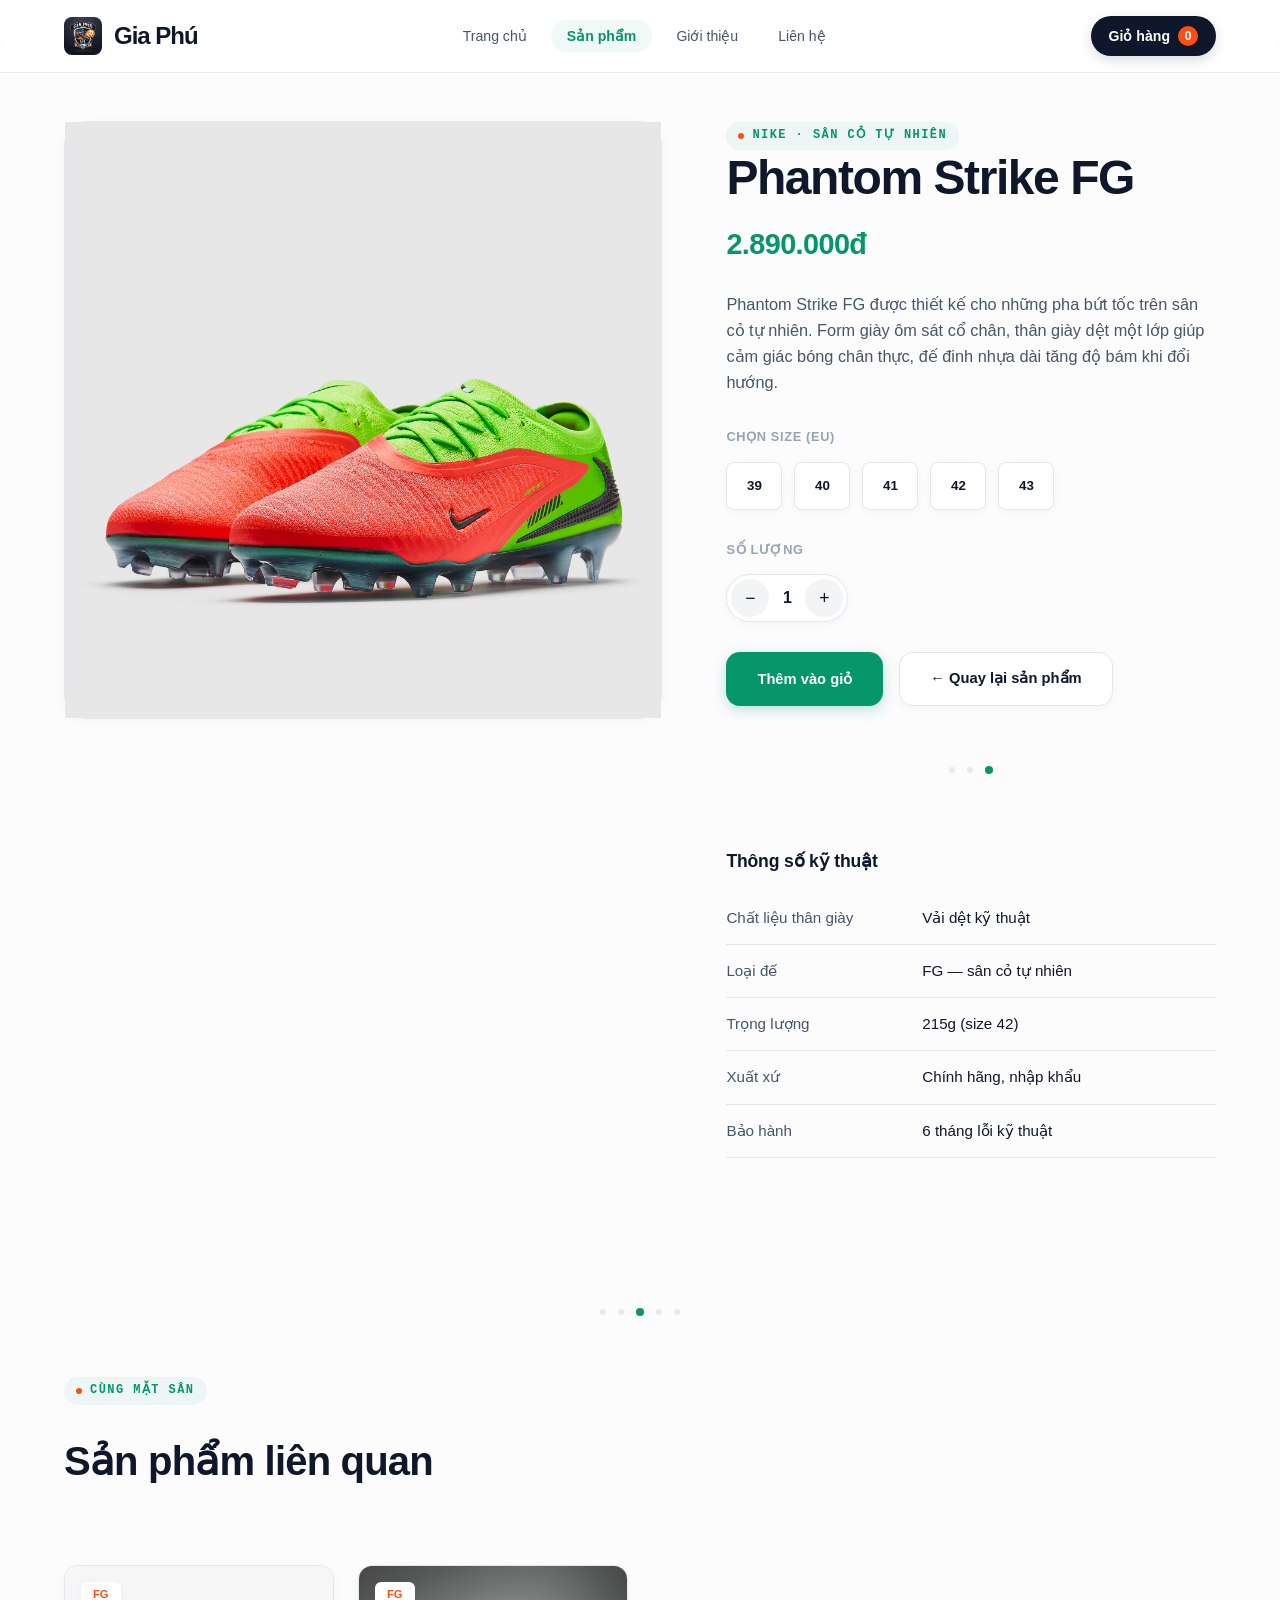
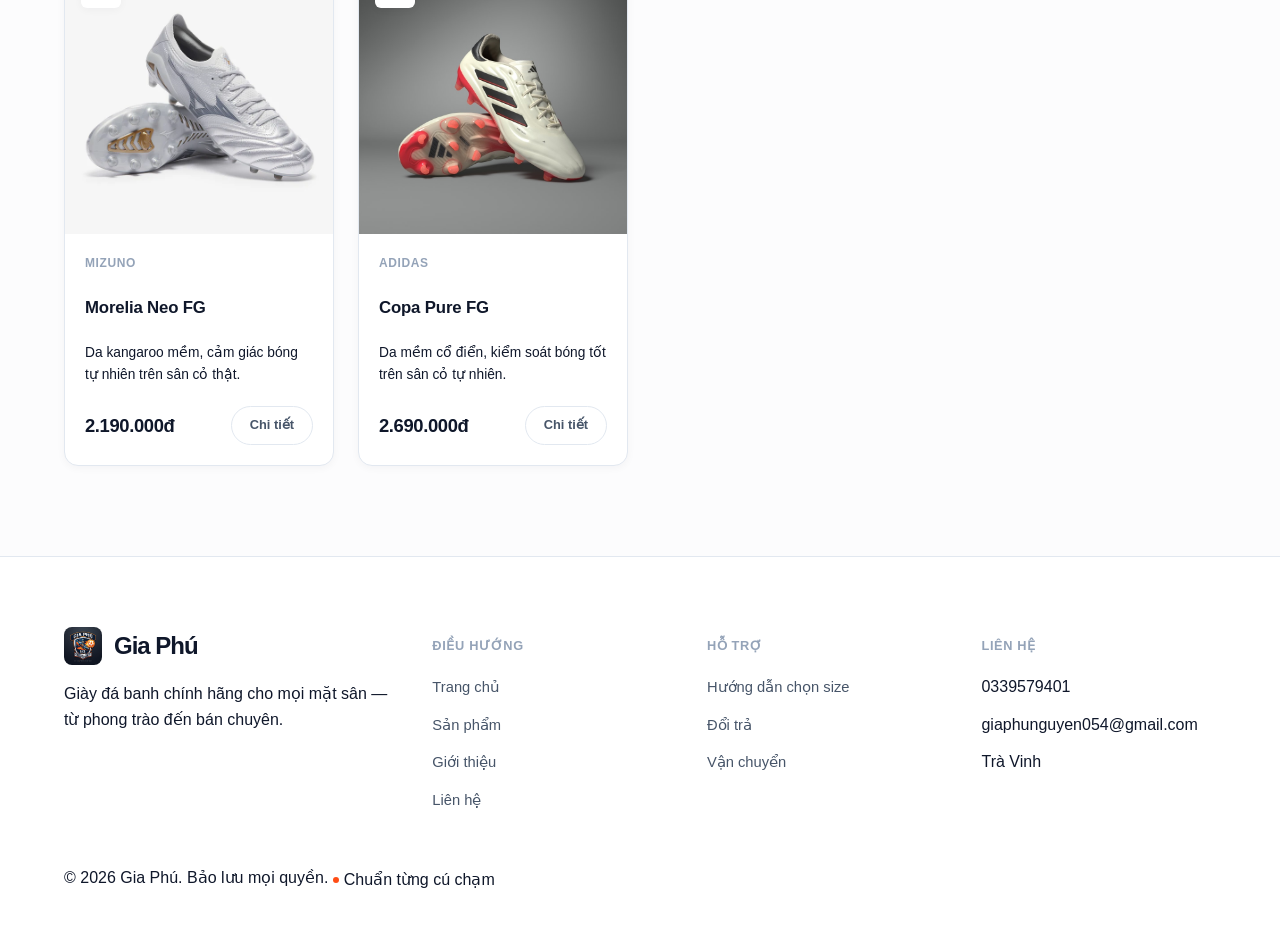
==== html/chi-tiet.html @ eb44ae92 "update" ====
<!DOCTYPE html>
<html lang="vi">
<head>
<meta charset="UTF-8">
<meta name="viewport" content="width=device-width, initial-scale=1.0">
<title>Chi tiết sản phẩm — ĐINH</title>
<link rel="icon" href="../assets/thesis/logo.jpg">
<link rel="stylesheet" href="../css/style.css">
</head>
<body>

<header class="site-header">
  <div class="wrap">
    <a href="../index.html" class="brand">
      <img src="../assets/logogiaphu.jpg" alt="Shop Gia Phú">Gia Phú</a>
    <nav class="main-nav" id="mainNav">
      <ul>
        <li><a href="../index.html">Trang chủ</a></li>
        <li><a href="san-pham.html" class="active">Sản phẩm</a></li>
        <li><a href="gioi-thieu.html">Giới thiệu</a></li>
        <li><a href="lien-he.html">Liên hệ</a></li>
      </ul>
    </nav>
    <div class="header-actions">
      <div class="cart-wrap">
        <button type="button" class="cart-btn" id="cartBtn" aria-haspopup="true" aria-expanded="false">
          <span class="label">Giỏ hàng</span>
          <span class="cart-count" id="cartCount">0</span>
        </button>
        <div class="cart-panel" id="cartPanel"></div>
      </div>    </div>
  </div>
</header>

<section style="padding-top:48px;">
  <div class="wrap" id="productDetailRoot">
    <!-- Rendered by js/script.js based on ?id= query param -->
  </div>
</section>

<div class="wrap"><div class="stud-divider"><span class="stud"></span><span class="stud"></span><span class="stud"></span><span class="stud"></span><span class="stud"></span></div></div>

<section style="padding-top:0;">
  <div class="wrap">
    <div class="section-head">
      <div>
        <span class="eyebrow"><span class="stud"></span> Cùng mặt sân</span>
        <h2>Sản phẩm liên quan</h2>
      </div>
    </div>
    <div class="product-grid" id="relatedGrid"></div>
  </div>
</section>

<footer class="site-footer">
  <div class="wrap">
    <div class="footer-grid">
      <div class="footer-brand">
        <a href="../index.html" class="brand"><img src="../assets/logogiaphu.jpg" alt="Gia Phú">Gia Phú</a>
        <p>Giày đá banh chính hãng cho mọi mặt sân — từ phong trào đến bán chuyên.</p>
      </div>
      <div class="footer-col">
        <h3>Điều hướng</h3>
        <ul>
          <li><a href="../index.html">Trang chủ</a></li>
          <li><a href="san-pham.html">Sản phẩm</a></li>
          <li><a href="gioi-thieu.html">Giới thiệu</a></li>
          <li><a href="lien-he.html">Liên hệ</a></li>
        </ul>
      </div>
      <div class="footer-col">
        <h3>Hỗ trợ</h3>
        <ul>
          <li><a href="lien-he.html">Hướng dẫn chọn size</a></li>
          <li><a href="lien-he.html">Đổi trả</a></li>
          <li><a href="lien-he.html">Vận chuyển</a></li>
        </ul>
      </div>
      <div class="footer-col">
        <h3>Liên hệ</h3>
        <ul>
          <li>0339579401</li>
          <li>giaphunguyen054@gmail.com</li>
          <li>Trà Vinh</li>
        </ul>
      </div>
    </div>
    <div class="footer-bottom">
      <span>© 2026 Gia Phú. Bảo lưu mọi quyền.</span>
      <span class="stud-row"><span class="stud"></span> Chuẩn từng cú chạm</span>
    </div>
  </div>
</footer>

<script src="../js/script.js"></script>
</body>
</html>
---- css/style.css ----
/* =========================================================
   ĐINH — Giày đá banh chính hãng
   Design tokens - PREMIUM MODERN LIGHT INTERFACE
   ========================================================= */

:root {
  /* Bảng màu sáng hiện đại, thanh lịch */
  --bg-main: #fcfcfd;
  --bg-sub: #f3f4f6;
  --bg-card: #ffffff;
  
  /* Màu chữ phân cấp rõ ràng theo chuẩn UI/UX hiện đại */
  --text-main: #0f172a;    /* Slate 900 - cực kỳ sang trọng */
  --text-muted: #475569;   /* Slate 600 */
  --text-light: #94a3b8;   /* Slate 400 */
  --line: #e2e8f0;         /* Slate 200 - đường kẻ rất mảnh và nhẹ */
  
  /* Màu sắc thương hiệu làm điểm nhấn (Accent Colors) */
  --pitch-green: #059669;  /* Emerald Green tươi mới, hiện đại hơn */
  --pitch-green-light: rgba(5, 150, 105, 0.06);
  --lace: #ff4d15;         /* Neon Orange năng động */
  --lace-dim: rgba(255, 77, 21, 0.08);

  /* Hệ thống font chữ hình khối hiện đại, bo tròn nhẹ góc dễ đọc */
  --font-display: 'Inter', -apple-system, BlinkMacSystemFont, 'Segoe UI', Roboto, sans-serif;
  --font-body: 'Inter', -apple-system, BlinkMacSystemFont, 'Segoe UI', Roboto, sans-serif;
  --font-mono: 'Space Mono', 'JetBrains Mono', monospace;

  --container: 1200px; /* Mở rộng không gian hiển thị rộng rãi hơn */
  --radius-sm: 8px;
  --radius: 14px;      /* Bo góc sâu hơn tạo cảm giác app di động modern */
  --radius-lg: 24px;
  
  /* Hệ thống đổ bóng mềm (Soft Shadows) đổ bóng dạng mờ */
  --shadow-sm: 0 2px 8px rgba(15, 23, 42, 0.04);
  --shadow-md: 0 12px 34px -10px rgba(15, 23, 42, 0.06);
  --shadow-lg: 0 20px 40px -15px rgba(15, 23, 42, 0.08);
}

* { 
  box-sizing: border-box; 
  transition: all 0.25s cubic-bezier(0.4, 0, 0.2, 1); /* Hiệu ứng mượt mà cho mọi tương tác */
}
html { scroll-behavior: smooth; }

body {
  margin: 0;
  background: var(--bg-main);
  color: var(--text-main);
  font-family: var(--font-body);
  line-height: 1.6;
  -webkit-font-smoothing: antialiased;
}

a { color: inherit; text-decoration: none; transition: color 0.2s ease; }
img { max-width: 100%; display: block; }
ul { list-style: none; margin: 0; padding: 0; }
button { font-family: inherit; }

.wrap {
  max-width: var(--container);
  margin: 0 auto;
  padding: 0 24px;
}

/* Kiểu chữ tiêu đề hiện đại: hạ bớt độ tương phản kích thước bạo lực, tăng độ tinh tế */
h1, h2, h3, .display {
  font-family: var(--font-display);
  font-weight: 700;
  letter-spacing: -0.03em;
  text-transform: none;
  line-height: 1.15;
  color: var(--text-main);
}

h1 { font-size: clamp(2.4rem, 6vw, 4rem); font-weight: 800; }
h2 { font-size: clamp(1.8rem, 4vw, 2.5rem); font-weight: 800; letter-spacing: -0.02em; }
h3 { font-size: 1.3rem; font-weight: 600; letter-spacing: -0.01em; }

.eyebrow {
  font-family: var(--font-mono);
  font-size: 0.75rem;
  letter-spacing: 0.12em;
  text-transform: uppercase;
  color: var(--pitch-green);
  background: var(--pitch-green-light);
  padding: 4px 12px;
  border-radius: 999px;
  display: inline-flex;
  align-items: center;
  gap: 8px;
  font-weight: 600;
}

.price {
  font-family: var(--font-display);
  font-weight: 700;
  letter-spacing: -0.02em;
}

/* ---------- Stud signature mark ---------- */
.stud {
  display: inline-block;
  width: 6px;
  height: 6px;
  border-radius: 50%;
  background: var(--lace);
  flex: none;
}

.stud-row {
  display: inline-flex;
  align-items: center;
  gap: 5px;
}

.stud-divider {
  display: flex;
  align-items: center;
  justify-content: center;
  gap: 12px;
  margin: 0;
  padding: 60px 0;
}
.stud-divider .stud { width: 6px; height: 6px; opacity: 0.2; background: var(--text-light); }
.stud-divider .stud:nth-child(3) { opacity: 1; width: 8px; height: 8px; background: var(--pitch-green); }

/* ---------- Turf stripe background (Modern Glow) ---------- */
.turf-bg {
  position: relative;
  overflow: hidden;
  background: radial-gradient(100% 100% at 100% 0%, var(--pitch-green-light) 0%, transparent 80%), #ffffff;
  border-bottom: 1px solid var(--line);
}
.turf-bg::before { display: none; }
.turf-bg > * { position: relative; z-index: 1; }

/* ---------- Header / Nav hiện đại ---------- */
.site-header {
  position: sticky;
  top: 0;
  z-index: 50;
  background: rgba(255, 255, 255, 0.8);
  backdrop-filter: blur(20px); /* Hiệu ứng kính mờ (Glassmorphism) cao cấp */
  border-bottom: 1px solid rgba(226, 232, 240, 0.8);
}

.site-header .wrap {
  display: flex;
  flex-wrap: wrap;
  row-gap: 12px;
  align-items: center;
  justify-content: space-between;
  padding-top: 16px;
  padding-bottom: 16px;
}

.brand {
  display: flex;
  align-items: center;
  gap: 12px;
  font-family: var(--font-display);
  font-size: 1.5rem;
  font-weight: 800;
  letter-spacing: -1px;
  color: var(--text-main);
}
.brand img { width: 38px; height: 38px; border-radius: var(--radius-sm); object-fit: cover; }

.main-nav ul {
  display: flex;
  gap: 8px;
}
.main-nav a {
  font-size: 0.88rem;
  font-weight: 500;
  color: var(--text-muted);
  padding: 8px 16px;
  border-radius: 999px;
}
.main-nav a:hover { color: var(--text-main); background: var(--bg-sub); }
.main-nav a.active { 
  color: var(--pitch-green); 
  background: var(--pitch-green-light);
  font-weight: 600;
}

.header-actions { display: flex; align-items: center; gap: 16px; z-index: 2; }
.cart-wrap { position: relative; }
.cart-btn {
  border: none;
  padding: 10px 18px;
  border-radius: 999px;
  font-size: 0.88rem;
  font-weight: 600;
  display: flex;
  align-items: center;
  gap: 8px;
  background: var(--text-main);
  color: #ffffff;
  box-shadow: 0 4px 12px rgba(15, 23, 42, 0.15);
  cursor: pointer;
}
.cart-btn:hover { background: #1e293b; transform: translateY(-1px); }
.cart-count {
  background: var(--lace);
  color: #ffffff;
  font-family: var(--font-display);
  font-weight: 700;
  font-size: 0.75rem;
  min-width: 20px;
  height: 20px;
  border-radius: 999px;
  display: inline-flex;
  align-items: center;
  justify-content: center;
}

/* ---------- Cart dropdown panel ---------- */
.cart-panel {
  display: none;
  position: absolute;
  top: calc(100% + 12px);
  right: 0;
  width: 340px;
  max-width: 90vw;
  background: #ffffff;
  border: 1px solid var(--line);
  border-radius: var(--radius);
  box-shadow: var(--shadow-lg);
  padding: 18px;
  z-index: 60;
}
.cart-panel.open { display: block; }
.cart-panel h3 { font-size: 1rem; margin: 0 0 12px; }
.cart-panel .cart-empty { color: var(--text-light); font-size: 0.9rem; padding: 20px 0; text-align: center; }
.cart-items { max-height: 320px; overflow-y: auto; display: flex; flex-direction: column; gap: 12px; margin-bottom: 14px; }
.cart-item { display: flex; gap: 10px; align-items: center; }
.cart-item img { width: 52px; height: 52px; object-fit: cover; border-radius: var(--radius-sm); flex: none; }
.cart-item-info { flex: 1; min-width: 0; }
.cart-item-info .name { font-size: 0.86rem; font-weight: 600; display: block; overflow: hidden; text-overflow: ellipsis; white-space: nowrap; }
.cart-item-info .meta { font-size: 0.78rem; color: var(--text-light); }
.cart-item-info .line-price { font-size: 0.82rem; font-weight: 600; color: var(--pitch-green); }
.cart-item-remove {
  border: none; background: var(--bg-sub); color: var(--text-muted);
  width: 24px; height: 24px; border-radius: 50%; cursor: pointer;
  display: flex; align-items: center; justify-content: center; font-size: 0.85rem; flex: none;
}
.cart-item-remove:hover { background: var(--lace-dim); color: var(--lace); }
.cart-panel-total {
  display: flex; justify-content: space-between; align-items: center;
  border-top: 1px solid var(--line); padding-top: 12px; margin-bottom: 14px; font-weight: 700;
}
.cart-panel-actions { display: flex; flex-direction: column; gap: 8px; }

/* ---------- Buttons (Nút bo tròn, đổ bóng thông minh) ---------- */
.btn {
  display: inline-flex;
  align-items: center;
  justify-content: center;
  gap: 10px;
  padding: 14px 30px;
  border-radius: var(--radius);
  font-weight: 600;
  font-size: 0.92rem;
  border: 1px solid transparent;
  cursor: pointer;
}
.btn-primary {
  background: var(--pitch-green);
  color: #ffffff;
  box-shadow: 0 4px 14px rgba(5, 150, 105, 0.25);
}
.btn-primary:hover { transform: translateY(-3px); box-shadow: 0 6px 20px rgba(5, 150, 105, 0.35); background: #047857; }
.btn-ghost {
  background: #ffffff;
  color: var(--text-main);
  border-color: var(--line);
  box-shadow: var(--shadow-sm);
}
.btn-ghost:hover { border-color: var(--text-light); background: var(--bg-sub); transform: translateY(-2px); }
.btn-block { width: 100%; }

/* ---------- Hero Section hiện đại ---------- */
.hero {
  padding: 100px 0 80px;
}
.hero .wrap {
  display: grid;
  grid-template-columns: 1.1fr 0.9fr;
  gap: 60px;
  align-items: center;
}
.hero-copy p.lede {
  font-size: 1.15rem;
  color: var(--text-muted);
  max-width: 44ch;
  margin: 24px 0 36px;
}
.hero-copy h1 { margin: 16px 0 0; }
.hero-cta { display: flex; gap: 16px; flex-wrap: wrap; }

.hero-stats {
  display: flex;
  gap: 40px;
  margin-top: 50px;
  padding-top: 30px;
  border-top: 1px solid var(--line);
}
.hero-stats .stat b {
  font-family: var(--font-display);
  font-size: 2rem;
  display: block;
  color: var(--text-main);
}
.hero-stats .stat span {
  font-size: 0.8rem;
  color: var(--text-light);
  font-weight: 500;
  text-transform: uppercase;
  letter-spacing: 0.05em;
}

.hero-visual {
  position: relative;
  aspect-ratio: 1/1;
  border-radius: var(--radius-lg);
  background: linear-gradient(135deg, #f8fafc 0%, #f1f5f9 100%);
  border: 1px solid var(--line);
  display: flex;
  align-items: center;
  justify-content: center;
  box-shadow: var(--shadow-md);
}
.hero-visual svg { width: 65%; height: 65%; filter: drop-shadow(0 15px 25px rgba(0,0,0,0.06)); }
.hero-visual svg path { stroke: var(--text-main); }
.hero-badge {
  position: absolute;
  bottom: 24px; left: 24px;
  background: #ffffff;
  border-radius: var(--radius);
  padding: 10px 20px;
  font-family: var(--font-display);
  font-size: 0.8rem;
  color: var(--text-main);
  font-weight: 700;
  box-shadow: var(--shadow-md);
  border: 1px solid rgba(255,255,255,0.6);
}

/* ---------- Sections ---------- */
section { padding: 90px 0; }
.section-head {
  display: flex;
  align-items: flex-end;
  justify-content: space-between;
  gap: 20px;
  margin-bottom: 48px;
  flex-wrap: wrap;
}
.section-head p { color: var(--text-muted); max-width: 50ch; margin: 12px 0 0; font-size: 1.05rem; }

/* ---------- Category Cards mượt mà ---------- */
.category-grid {
  display: grid;
  grid-template-columns: repeat(3, 1fr);
  gap: 24px;
}
.category-card {
  border: 1px solid var(--line);
  border-radius: var(--radius);
  padding: 32px;
  background: var(--bg-card);
  box-shadow: var(--shadow-sm);
}
.category-card:hover { 
  border-color: transparent; 
  transform: translateY(-6px); 
  box-shadow: var(--shadow-lg); 
}
.category-card .tag {
  font-family: var(--font-mono);
  font-size: 0.72rem;
  color: var(--pitch-green);
  font-weight: 600;
}
.category-card h3 { margin: 16px 0 8px; }
.category-card p { color: var(--text-muted); font-size: 0.95rem; margin: 0; }

/* ---------- Product Grid & Filter Bar ---------- */
.filter-bar {
  display: flex;
  gap: 8px;
  flex-wrap: wrap;
  margin-bottom: 40px;
}
.filter-chip {
  border: 1px solid var(--line);
  background: transparent;
  color: var(--text-muted);
  padding: 10px 20px;
  border-radius: 999px;
  font-size: 0.85rem;
  font-weight: 600;
  cursor: pointer;
}
.filter-chip:hover { color: var(--text-main); background: var(--bg-sub); border-color: var(--text-light); }
.filter-chip.active {
  background: var(--text-main);
  border-color: var(--text-main);
  color: #ffffff;
  box-shadow: var(--shadow-sm);
}

.product-grid {
  display: grid;
  grid-template-columns: repeat(4, 1fr);
  gap: 24px;
}
.product-card {
  background: var(--bg-card);
  border: 1px solid var(--line);
  border-radius: var(--radius);
  overflow: hidden;
  display: flex;
  flex-direction: column;
  box-shadow: var(--shadow-sm);
}
.product-card:hover { 
  transform: translateY(-8px); 
  border-color: transparent;
  box-shadow: var(--shadow-lg); 
}
.product-thumb {
  aspect-ratio: 1/1; /* Chuyển thành tỷ lệ vuông chuẩn Instagram/Nike sạch sẽ */
  display: flex;
  align-items: center;
  justify-content: center;
  background: #f8fafc;
  position: relative;
}
.product-thumb svg { width: 60%; filter: drop-shadow(0 8px 16px rgba(0,0,0,0.04)); }
.product-thumb svg path { stroke: var(--text-main); }
.product-thumb .thumb-tag {
  position: absolute;
  top: 16px; left: 16px;
  background: #ffffff;
  font-family: var(--font-display);
  font-size: 0.7rem;
  font-weight: 700;
  padding: 4px 12px;
  border-radius: 6px;
  color: var(--lace);
  box-shadow: var(--shadow-sm);
}
.product-body { padding: 20px; display: flex; flex-direction: column; gap: 8px; flex: 1; }
.product-body .brand-name { font-size: 0.75rem; color: var(--text-light); font-weight: 600; text-transform: uppercase; letter-spacing: 0.05em; }
.product-body h3 { font-size: 1.05rem; font-weight: 600; color: var(--text-main); }
.product-foot { display: flex; align-items: center; justify-content: space-between; margin-top: auto; padding-top: 12px; }
.product-foot .price { font-size: 1.15rem; color: var(--text-main); }
.product-link-btn {
  border: 1px solid var(--line);
  border-radius: 999px;
  padding: 8px 18px;
  font-size: 0.8rem;
  font-weight: 600;
  color: var(--text-muted);
  background: #ffffff;
}
.product-card:hover .product-link-btn { 
  border-color: var(--pitch-green); 
  background: var(--pitch-green); 
  color: #ffffff; 
  box-shadow: 0 4px 10px rgba(5, 150, 105, 0.2);
}

.product-grid.empty-state { display: block; }
.empty-msg {
  text-align: center;
  padding: 80px 20px;
  color: var(--text-light);
  border: 2px dashed var(--line);
  border-radius: var(--radius);
}

/* ---------- Product Detail (Premium Showcase) ---------- */
.product-detail {
  display: grid;
  grid-template-columns: 1.1fr 0.9fr;
  gap: 64px;
  align-items: flex-start;
}
.detail-gallery { position: sticky; top: 120px; }
.detail-hero-thumb {
  aspect-ratio: 1/1;
  border-radius: var(--radius-lg);
  background: #f8fafc;
  border: 1px solid var(--line);
  display: flex; align-items: center; justify-content: center;
  margin-bottom: 20px;
  box-shadow: var(--shadow-sm);
}
.detail-hero-thumb svg { width: 60%; filter: drop-shadow(0 20px 30px rgba(0,0,0,0.05)); }
.detail-hero-thumb svg path { stroke: var(--text-main); }
.detail-thumbs { display: flex; gap: 14px; }
.detail-thumbs .mini {
  width: 76px; height: 76px;
  border-radius: var(--radius);
  border: 1px solid var(--line);
  background: #ffffff;
  display: flex; align-items: center; justify-content: center;
  cursor: pointer;
}
.detail-thumbs .mini.active { border-color: var(--text-main); background: var(--bg-sub); transform: scale(0.95); }
.detail-thumbs .mini svg path { stroke: var(--text-main); }

.detail-info h1 { font-size: clamp(2.2rem, 5vw, 3rem); margin: 0 0 16px; }
.detail-price { font-size: 1.8rem; color: var(--pitch-green); margin: 0 0 24px; }
.detail-desc { color: var(--text-muted); margin-bottom: 32px; font-size: 1.02rem; }

.option-block { margin-bottom: 30px; }
.option-label {
  font-size: 0.8rem;
  text-transform: uppercase;
  letter-spacing: 0.05em;
  color: var(--text-light);
  margin-bottom: 14px;
  display: block;
  font-weight: 700;
}
.size-grid { display: flex; gap: 12px; flex-wrap: wrap; }
.size-chip {
  width: 56px; height: 48px;
  border: 1px solid var(--line);
  border-radius: var(--radius-sm);
  background: #ffffff;
  color: var(--text-main);
  font-family: var(--font-display);
  font-weight: 600;
  cursor: pointer;
  box-shadow: var(--shadow-sm);
}
.size-chip:hover { border-color: var(--text-main); }
.size-chip.selected { 
  border-color: var(--text-main); 
  background: var(--text-main); 
  color: #ffffff; 
  box-shadow: 0 4px 12px rgba(15, 23, 42, 0.15);
}

.qty-row { display: flex; align-items: center; gap: 20px; }
.qty-control {
  display: inline-flex;
  align-items: center;
  border: 1px solid var(--line);
  border-radius: 999px;
  background: #ffffff;
  padding: 4px;
  box-shadow: var(--shadow-sm);
}
.qty-control button {
  width: 38px; height: 38px;
  background: var(--bg-sub);
  border: none;
  color: var(--text-main);
  font-size: 1.1rem;
  border-radius: 50%;
  cursor: pointer;
}
.qty-control button:hover { background: var(--line); }
.qty-control span { min-width: 36px; text-align: center; font-weight: 600; }

.detail-actions { display: flex; gap: 16px; margin-top: 16px; }

.spec-table { width: 100%; border-collapse: collapse; margin-top: 20px; }
.spec-table td { padding: 14px 0; border-bottom: 1px solid var(--line); font-size: 0.95rem; }
.spec-table td:first-child { color: var(--text-muted); width: 40%; }
.spec-table td:last-child { font-weight: 500; color: var(--text-main); }

/* ---------- About & Timeline ---------- */
.timeline { border-left: 2px solid var(--line); margin-left: 8px; }
.timeline-item { position: relative; padding: 6px 0 50px 36px; }
.timeline-item::before {
  content: "";
  position: absolute;
  left: -6px; top: 10px;
  width: 10px; height: 10px;
  border-radius: 50%;
  background: var(--pitch-green);
  box-shadow: 0 0 0 5px var(--pitch-green-light);
}
.timeline-item .year { font-family: var(--font-mono); color: var(--pitch-green); font-weight: 700; }
.timeline-item h3 { margin: 10px 0 8px; font-size: 1.2rem; }

.value-grid { display: grid; grid-template-columns: repeat(3, 1fr); gap: 24px; }
.value-card { border: 1px solid var(--line); border-radius: var(--radius); padding: 32px; background: #ffffff; box-shadow: var(--shadow-sm); }
.value-card h3 { margin: 12px 0 8px; }

.team-grid { display: grid; grid-template-columns: repeat(4, 1fr); gap: 24px; }
.team-avatar {
  aspect-ratio: 1/1; border-radius: var(--radius);
  background: #f1f5f9; border: 1px solid var(--line);
  display: flex; align-items: center; justify-content: center; margin-bottom: 16px;
}
.team-avatar svg { width: 40%; }
.team-avatar svg path { stroke: var(--text-main); }

/* ---------- Contact Page (Clean Input) ---------- */
.contact-grid { display: grid; grid-template-columns: 1fr 1fr; gap: 60px; }
.contact-form { display: flex; flex-direction: column; gap: 20px; }
.field label { display: block; font-size: 0.8rem; font-weight: 700; text-transform: uppercase; color: var(--text-muted); margin-bottom: 8px; }
.field input, .field textarea, .field select {
  width: 100%;
  background: #ffffff;
  border: 1px solid var(--line);
  border-radius: var(--radius-sm);
  padding: 14px 16px;
  color: var(--text-main);
  box-shadow: var(--shadow-sm);
}
.field input:focus, .field textarea:focus, .field select:focus {
  outline: none;
  border-color: var(--text-main);
  box-shadow: 0 0 0 4px rgba(15, 23, 42, 0.05);
}
.field-error-msg { display: none; color: #dc2626; font-size: 0.78rem; margin-top: 6px; }
.field.error .field-error-msg { display: block; }
.field.error input, .field.error textarea, .field.error select { border-color: #dc2626; }
.form-msg { display: none; margin-top: 14px; font-size: 0.88rem; padding: 12px 14px; border-radius: var(--radius-sm); }
.form-msg.show { display: block; background: #fee2e2; color: #b91c1c; }
.form-msg.show.ok { background: var(--pitch-green-light); color: var(--pitch-green); }
.contact-info-card { border: 1px solid var(--line); border-radius: var(--radius); padding: 36px; background: #ffffff; box-shadow: var(--shadow-sm); }

/* ---------- Checkout modal ---------- */
.checkout-overlay {
  display: none;
  position: fixed;
  inset: 0;
  background: rgba(15, 23, 42, 0.55);
  align-items: center;
  justify-content: center;
  padding: 24px;
  z-index: 100;
}
.checkout-overlay.open { display: flex; }
.checkout-modal {
  position: relative;
  background: #ffffff;
  border-radius: var(--radius-lg);
  padding: 32px;
  width: 480px;
  max-width: 100%;
  max-height: 88vh;
  overflow-y: auto;
  box-shadow: var(--shadow-lg);
}
.checkout-close {
  position: absolute;
  top: 18px;
  right: 18px;
  width: 32px;
  height: 32px;
  border-radius: 50%;
  border: none;
  background: var(--bg-sub);
  color: var(--text-main);
  cursor: pointer;
  font-size: 0.9rem;
}
.checkout-close:hover { background: var(--lace-dim); color: var(--lace); }
.checkout-summary {
  background: var(--bg-sub);
  border-radius: var(--radius);
  padding: 14px 16px;
  font-size: 0.86rem;
}
.checkout-summary-row { display: flex; justify-content: space-between; gap: 12px; padding: 6px 0; color: var(--text-muted); }
.checkout-summary-total { border-top: 1px solid var(--line); margin-top: 6px; padding-top: 10px; font-weight: 700; color: var(--text-main); }

/* ---------- Newsletter Banner (Gradient Glow) ---------- */
.cta-banner {
  border-radius: var(--radius-lg);
  padding: 64px 32px;
  text-align: center;
  background: linear-gradient(135deg, #f8fafc 0%, #edf2f7 100%);
  border: 1px solid var(--line);
  box-shadow: var(--shadow-md);
}
.cta-form { display: flex; gap: 12px; max-width: 460px; margin: 0 auto; }
.cta-form input {
  flex: 1; padding: 14px 20px; border-radius: var(--radius);
  border: 1px solid var(--line); background: #ffffff; box-shadow: var(--shadow-sm);
}

/* ---------- Footer ---------- */
.site-footer {
  border-top: 1px solid var(--line);
  padding: 70px 0 40px;
  background: #ffffff;
}
.footer-grid { display: grid; grid-template-columns: 1.4fr 1fr 1fr 1fr; gap: 40px; padding-bottom: 40px; }
.footer-col h3 { font-size: 0.8rem; text-transform: uppercase; color: var(--text-light); margin-bottom: 20px; font-weight: 700; letter-spacing: 0.05em; }
.footer-col ul li { margin-bottom: 12px; }
.footer-col a { color: var(--text-muted); font-size: 0.92rem; }
.footer-col a:hover { color: var(--text-main); }

/* ---------- Responsive ---------- */
@media (max-width: 780px) {
  .main-nav { order: 3; width: 100%; }
  .main-nav ul { justify-content: center; flex-wrap: wrap; gap: 4px; }
}
@media (max-width: 980px) {
  .hero .wrap { grid-template-columns: 1fr; text-align: center; }
  .hero-copy p.lede { margin: 24px auto 36px; }
  .hero-cta { justify-content: center; }
  .hero-stats { justify-content: center; }
  .category-grid, .team-grid { grid-template-columns: repeat(2, 1fr); }
  .product-grid { grid-template-columns: repeat(2, 1fr); }
  .product-detail { grid-template-columns: 1fr; }
  .contact-grid { grid-template-columns: 1fr; }
  .footer-grid { grid-template-columns: 1fr 1fr; }
}
@media (max-width: 640px) {
  .product-grid, .category-grid, .footer-grid, .team-grid, .value-grid { grid-template-columns: 1fr; }
}
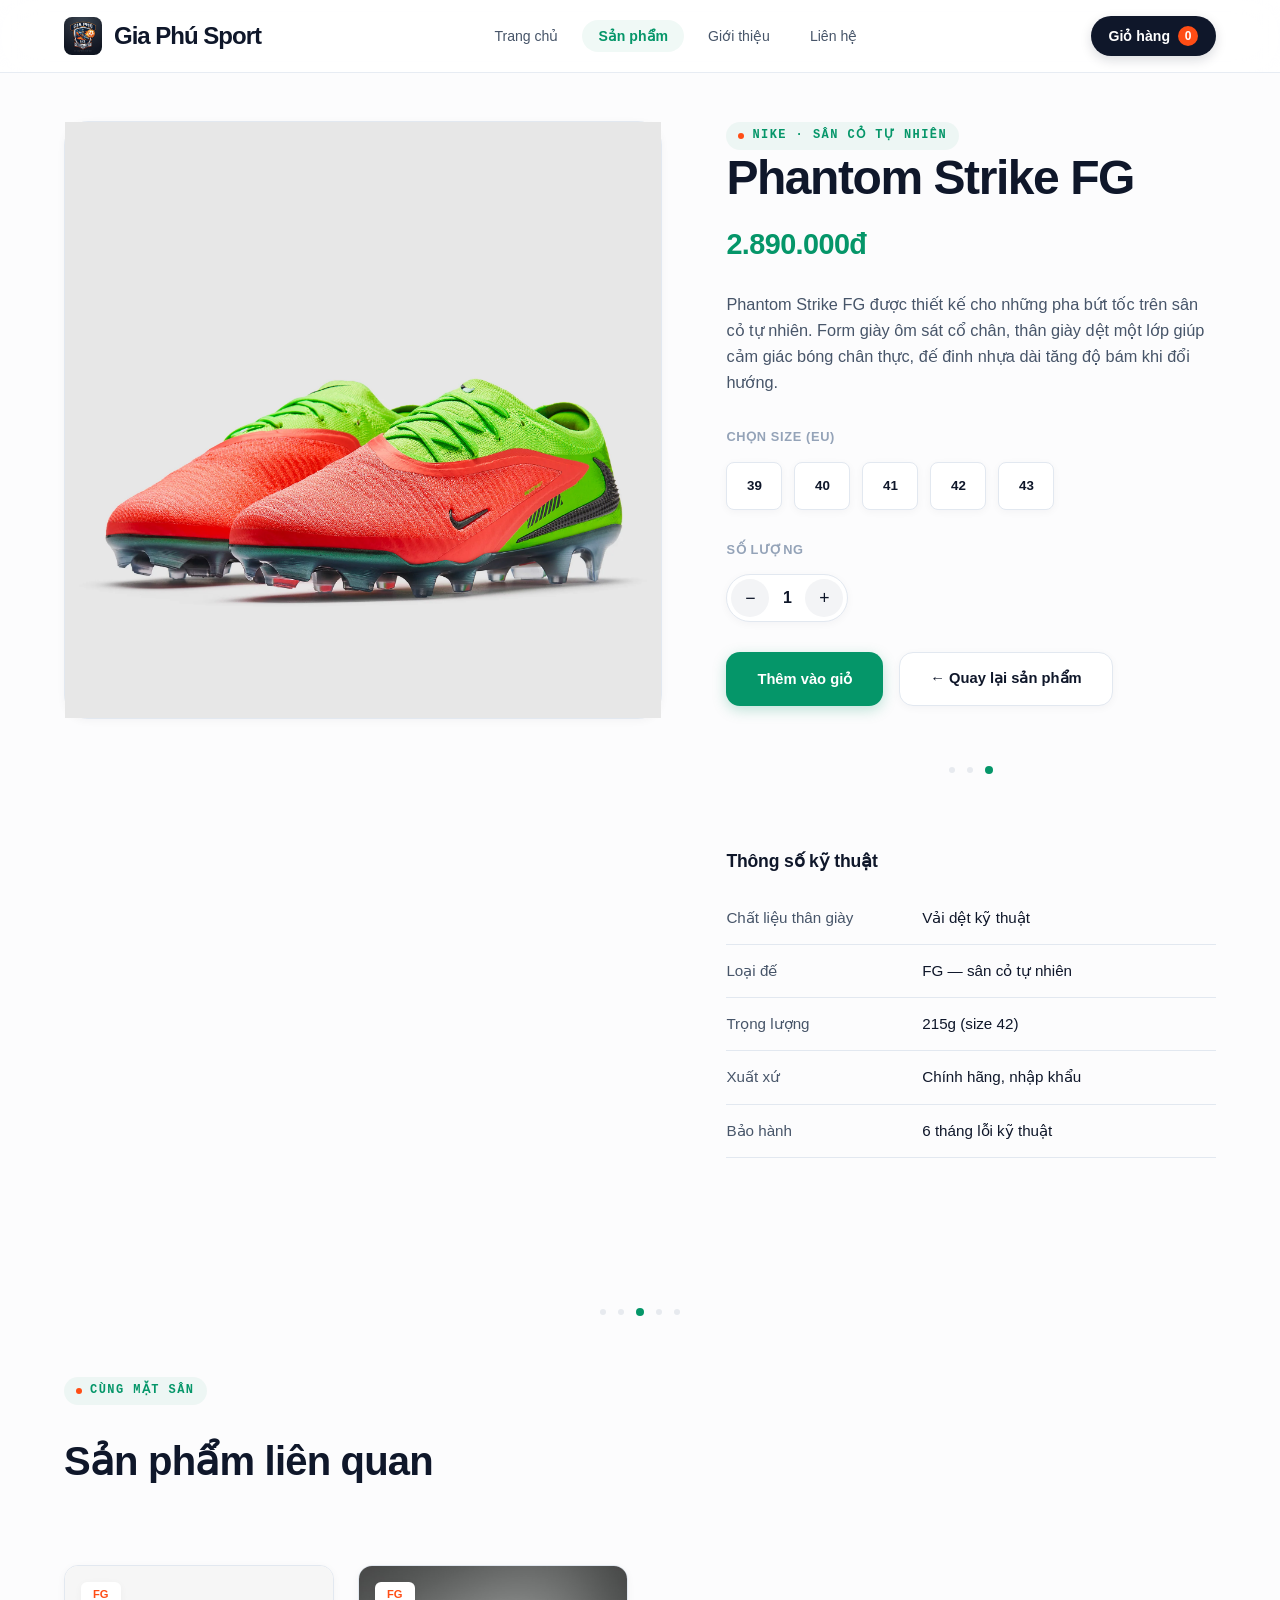
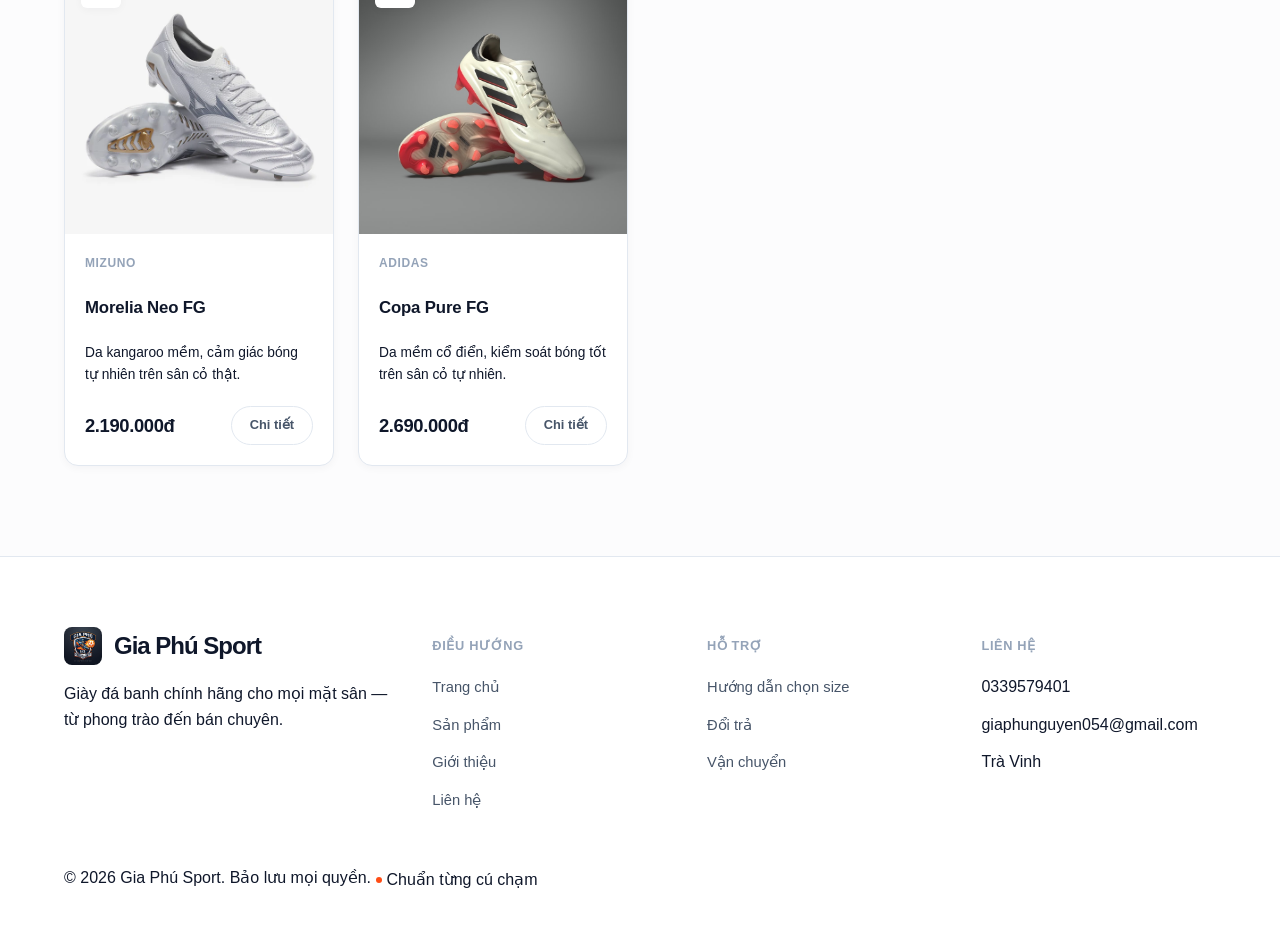
==== commit e27c746d: "update" ====
--- a/html/chi-tiet.html
+++ b/html/chi-tiet.html
@@ -3,7 +3,7 @@
 <head>
 <meta charset="UTF-8">
 <meta name="viewport" content="width=device-width, initial-scale=1.0">
-<title>Chi tiết sản phẩm — ĐINH</title>
+<title>Chi tiết sản phẩm — Gia Phú Sport</title>
 <link rel="icon" href="../assets/thesis/logo.jpg">
 <link rel="stylesheet" href="../css/style.css">
 </head>
@@ -12,7 +12,7 @@
 <header class="site-header">
   <div class="wrap">
     <a href="../index.html" class="brand">
-      <img src="../assets/logogiaphu.jpg" alt="Shop Gia Phú">Gia Phú</a>
+      <img src="../assets/logogiaphu.jpg" alt="Shop Gia Phú">Gia Phú Sport</a>
     <nav class="main-nav" id="mainNav">
       <ul>
         <li><a href="../index.html">Trang chủ</a></li>
@@ -56,7 +56,7 @@
   <div class="wrap">
     <div class="footer-grid">
       <div class="footer-brand">
-        <a href="../index.html" class="brand"><img src="../assets/logogiaphu.jpg" alt="Gia Phú">Gia Phú</a>
+        <a href="../index.html" class="brand"><img src="../assets/logogiaphu.jpg" alt="Gia Phú">Gia Phú Sport</a>
         <p>Giày đá banh chính hãng cho mọi mặt sân — từ phong trào đến bán chuyên.</p>
       </div>
       <div class="footer-col">
@@ -86,7 +86,7 @@
       </div>
     </div>
     <div class="footer-bottom">
-      <span>© 2026 Gia Phú. Bảo lưu mọi quyền.</span>
+      <span>© 2026 Gia Phú Sport. Bảo lưu mọi quyền.</span>
       <span class="stud-row"><span class="stud"></span> Chuẩn từng cú chạm</span>
     </div>
   </div>
